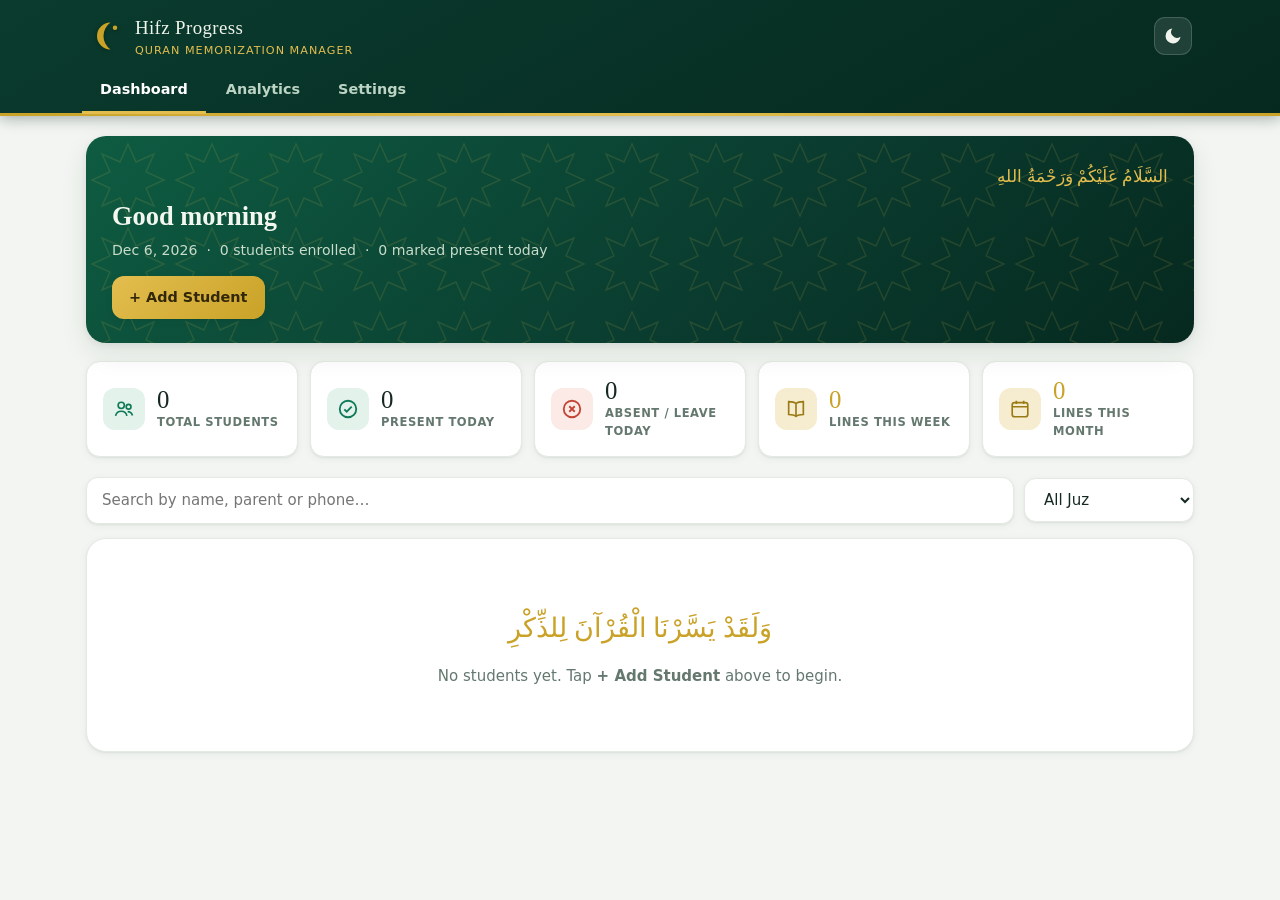
==== index.html @ 521b2ea6 "Hifz Progress - offline Quran memorization tracker for madrasa teachers Co-Authored-By: Claude Fable" ====
<!DOCTYPE html>
<html lang="en">
<head>
<meta charset="UTF-8">
<meta name="viewport" content="width=device-width, initial-scale=1, viewport-fit=cover">
<meta name="theme-color" content="#0A3B2E">
<title>Hifz Progress — Madrasa Manager</title>
<link rel="manifest" href="manifest.json">
<link rel="icon" href="icon.svg" type="image/svg+xml">
<link rel="apple-touch-icon" href="icon-192.png">
<link rel="stylesheet" href="styles.css">
</head>
<body>

<header class="topbar">
  <div class="topbar-inner">
    <div class="brand">
      <svg class="brand-mark" viewBox="0 0 48 48" aria-hidden="true">
        <path d="M30 6a18 18 0 1 0 0 36 22 22 0 0 1 0-36z" fill="var(--gold)"/>
        <circle cx="36" cy="13" r="3" fill="var(--gold)"/>
      </svg>
      <div>
        <div class="brand-name" id="brandName">Hifz Progress</div>
        <div class="brand-sub" id="brandSub">Quran Memorization Manager</div>
      </div>
    </div>
    <div class="topbar-actions">
      <button class="icon-btn" id="themeToggle" title="Switch dark / light mode" aria-label="Switch theme">
        <svg viewBox="0 0 24 24" width="20" height="20"><path id="themeIcon" fill="currentColor" d="M21 12.8A9 9 0 1 1 11.2 3 7 7 0 0 0 21 12.8z"/></svg>
      </button>
    </div>
  </div>
  <nav class="tabs" id="mainTabs">
    <button class="tab active" data-tab="dashboard">Dashboard</button>
    <button class="tab" data-tab="analytics">Analytics</button>
    <button class="tab" data-tab="settings">Settings</button>
  </nav>
</header>

<main id="app" class="app"></main>

<div id="modalRoot"></div>
<div id="toast" class="toast" role="status"></div>
<section id="print-root" class="print-root"></section>

<script src="quran-data.js"></script>
<script src="app.js"></script>
</body>
</html>
---- styles.css ----
/* ============================================================
   Hifz Progress — Madrasa Manager · Premium UI
   Emerald & gold · card-based · light + dark · print reports
   ============================================================ */

:root{
  --emerald:#0E7A57;
  --emerald-deep:#0A3B2E;
  --emerald-950:#06291F;
  --emerald-soft:#E3F2EA;
  --gold:#C9A227;
  --gold-bright:#E3BE4F;
  --gold-soft:#F6ECCF;
  --bg:#F2F5F1;
  --surface:#FFFFFF;
  --surface-2:#F7FAF7;
  --ink:#152822;
  --ink-soft:#64786E;
  --line:#E4EAE3;
  --danger:#C24533;
  --danger-soft:#FBEAE6;
  --ok:#1E7A46;
  --shadow-sm:0 1px 2px rgba(15,40,30,.06),0 2px 8px rgba(15,40,30,.05);
  --shadow-md:0 2px 6px rgba(15,40,30,.07),0 10px 28px rgba(15,40,30,.09);
  --r-lg:20px; --r-md:14px; --r-sm:10px;
  --font-ui:system-ui,-apple-system,"Segoe UI",Roboto,sans-serif;
  --font-display:Georgia,"Times New Roman",serif;
  --font-arabic:"Amiri","Scheherazade New","Noto Naskh Arabic","Traditional Arabic","Arabic Typesetting",serif;
}
[data-theme="dark"]{
  --bg:#0B1612;
  --surface:#13231C;
  --surface-2:#0F1D17;
  --ink:#E9EFE8;
  --ink-soft:#93A89B;
  --line:#22382E;
  --emerald-soft:#173A2C;
  --gold-soft:#3A3014;
  --danger-soft:#3C1D16;
  --shadow-sm:0 1px 3px rgba(0,0,0,.45);
  --shadow-md:0 6px 24px rgba(0,0,0,.5);
}

*{box-sizing:border-box;margin:0;padding:0}
html{-webkit-text-size-adjust:100%}
body{font-family:var(--font-ui);background:var(--bg);color:var(--ink);font-size:15px;line-height:1.55;min-height:100vh}
button{font:inherit;cursor:pointer;color:inherit}
input,select,textarea{font:inherit;color:inherit}
.arabic{font-family:var(--font-arabic);direction:rtl;line-height:2}
a{color:var(--emerald)}
[data-theme="dark"] a{color:var(--gold-bright)}

/* ---------- top bar ---------- */
.topbar{background:linear-gradient(150deg,var(--emerald-deep),var(--emerald-950));color:#F1F4EC;position:sticky;top:0;z-index:40;box-shadow:0 2px 14px rgba(6,30,22,.35)}
.topbar::after{content:"";display:block;height:3px;background:linear-gradient(90deg,var(--gold),var(--gold-bright),var(--gold))}
.topbar-inner{max-width:1140px;margin:0 auto;padding:13px 18px 7px;display:flex;align-items:center;justify-content:space-between;gap:12px}
.brand{display:flex;align-items:center;gap:11px}
.brand-mark{width:36px;height:36px;flex:none;filter:drop-shadow(0 1px 2px rgba(0,0,0,.3))}
.brand-name{font-family:var(--font-display);font-size:1.18rem;letter-spacing:.02em}
.brand-sub{font-size:.7rem;color:var(--gold-bright);letter-spacing:.09em;text-transform:uppercase}
.icon-btn{background:rgba(255,255,255,.1);border:1px solid rgba(255,255,255,.16);color:#F1F4EC;border-radius:11px;padding:8px;display:grid;place-items:center;transition:background .15s}
.icon-btn:hover{background:rgba(255,255,255,.2)}
.tabs{max-width:1140px;margin:0 auto;display:flex;gap:2px;padding:0 12px}
.tab{background:none;border:none;color:#BCD4C4;padding:11px 18px;border-bottom:3px solid transparent;margin-bottom:-1px;font-weight:600;font-size:.9rem;border-radius:8px 8px 0 0;transition:color .15s}
.tab:hover{color:#fff}
.tab.active{color:#fff;border-bottom-color:var(--gold-bright)}
.tab:focus-visible,button:focus-visible,a:focus-visible,input:focus-visible,select:focus-visible{outline:2px solid var(--gold);outline-offset:2px}

/* ---------- layout ---------- */
.app{max-width:1140px;margin:0 auto;padding:20px 16px 100px}
.page-title{font-family:var(--font-display);font-size:1.5rem;margin-bottom:4px}
.page-sub{color:var(--ink-soft);font-size:.88rem;margin-bottom:16px}
.row{display:flex;gap:10px;flex-wrap:wrap;align-items:center}
.spread{justify-content:space-between}
.grid{display:grid;gap:14px}
.grid-2{grid-template-columns:repeat(auto-fit,minmax(310px,1fr))}

/* ---------- welcome hero ---------- */
.hero{
  border-radius:var(--r-lg);padding:24px 26px;margin-bottom:18px;color:#F3F7EF;position:relative;overflow:hidden;
  background:linear-gradient(135deg,#0E5C42,var(--emerald-deep) 60%,var(--emerald-950));
  box-shadow:var(--shadow-md);
}
.hero::before{
  content:"";position:absolute;inset:0;opacity:.13;pointer-events:none;
  background-image:url("data:image/svg+xml,%3Csvg xmlns='http://www.w3.org/2000/svg' width='84' height='84' viewBox='0 0 84 84'%3E%3Cpath d='M42 8l8 18 18-8-8 18 18 8-18 8 8 18-18-8-8 18-8-18-18 8 8-18-18-8 18-8-8-18 18 8z' fill='none' stroke='%23E3BE4F' stroke-width='1.4'/%3E%3C/svg%3E");
  background-size:84px 84px;
}
.hero .arabic{font-size:1.05rem;color:var(--gold-bright);position:relative}
.hero h1{font-family:var(--font-display);font-size:1.65rem;margin:2px 0 4px;position:relative}
.hero p{font-size:.88rem;color:#C9DCCB;position:relative}
.hero .hero-actions{margin-top:14px;position:relative}

/* ---------- stat cards ---------- */
.grid-stats{display:grid;gap:12px;grid-template-columns:repeat(auto-fit,minmax(168px,1fr));margin-bottom:20px}
.stat{
  background:var(--surface);border:1px solid var(--line);border-radius:var(--r-md);
  box-shadow:var(--shadow-sm);padding:15px 16px;display:flex;gap:12px;align-items:center;
  transition:transform .15s,box-shadow .15s;
}
.stat:hover{transform:translateY(-2px);box-shadow:var(--shadow-md)}
.stat .ic{width:42px;height:42px;flex:none;border-radius:12px;display:grid;place-items:center;background:var(--emerald-soft);color:var(--emerald)}
.stat .ic.gold{background:var(--gold-soft);color:#9A7A14}
.stat .ic.red{background:var(--danger-soft);color:var(--danger)}
[data-theme="dark"] .stat .ic{color:#7FD6AE}
[data-theme="dark"] .stat .ic.gold{color:var(--gold-bright)}
.stat .num{font-family:var(--font-display);font-size:1.55rem;line-height:1.15;color:var(--ink)}
.stat .num.gold{color:var(--gold)}
[data-theme="dark"] .stat .num.gold{color:var(--gold-bright)}
.stat .lbl{font-size:.72rem;color:var(--ink-soft);letter-spacing:.05em;text-transform:uppercase;font-weight:600}

/* ---------- generic cards ---------- */
.card{background:var(--surface);border:1px solid var(--line);border-radius:var(--r-lg);box-shadow:var(--shadow-sm);padding:18px}
.card h3{font-family:var(--font-display);font-size:1.04rem;margin-bottom:12px}
.card h3 .sub{font-family:var(--font-ui);font-size:.76rem;color:var(--ink-soft);font-weight:400;margin-left:6px}

/* ---------- buttons ---------- */
.btn{border:none;border-radius:12px;padding:10px 17px;font-weight:600;font-size:.9rem;background:var(--emerald);color:#fff;display:inline-flex;align-items:center;gap:6px;box-shadow:var(--shadow-sm);transition:transform .12s,filter .12s}
.btn:hover{filter:brightness(1.07);transform:translateY(-1px)}
.btn:active{transform:translateY(0)}
.btn.gold{background:linear-gradient(135deg,var(--gold-bright),var(--gold));color:#33270A}
.btn.ghost{background:var(--surface);border:1px solid var(--line);color:var(--ink);box-shadow:none}
.btn.ghost:hover{background:var(--surface-2)}
.btn.danger{background:var(--danger)}
.btn.sm{padding:7px 12px;font-size:.8rem;border-radius:10px}
.btn.tiny{padding:4px 9px;font-size:.74rem;border-radius:8px;box-shadow:none}
.btn:disabled{opacity:.5;cursor:not-allowed}

/* ---------- forms ---------- */
.field{margin-bottom:12px}
.field label{display:block;font-size:.78rem;font-weight:600;color:var(--ink-soft);margin-bottom:5px}
.field input,.field select,.field textarea{width:100%;padding:10px 13px;border:1.5px solid var(--line);border-radius:var(--r-sm);background:var(--surface-2);transition:border-color .15s}
.field textarea{min-height:70px;resize:vertical}
.field input:focus,.field select:focus,.field textarea:focus{outline:none;border-color:var(--gold)}
.form-grid{display:grid;grid-template-columns:repeat(auto-fit,minmax(220px,1fr));gap:0 14px}
.search-input{flex:1;min-width:170px;padding:11px 15px;border:1.5px solid var(--line);border-radius:12px;background:var(--surface);box-shadow:var(--shadow-sm)}
.search-input:focus{outline:none;border-color:var(--gold)}

/* ---------- student cards ---------- */
.students-grid{display:grid;gap:16px;grid-template-columns:repeat(auto-fill,minmax(265px,1fr))}
.student-card{
  background:var(--surface);border:1px solid var(--line);border-radius:var(--r-lg);
  box-shadow:var(--shadow-sm);padding:20px 18px;display:flex;flex-direction:column;gap:15px;
  transition:transform .15s,box-shadow .15s;position:relative;
}
.student-card:hover{transform:translateY(-3px);box-shadow:var(--shadow-md)}
.sc-top{display:flex;gap:13px;align-items:center;cursor:pointer}
.avatar-lg{
  width:52px;height:52px;border-radius:50%;flex:none;display:grid;place-items:center;
  font-weight:700;font-size:1.25rem;font-family:var(--font-display);color:#fff;
  background:linear-gradient(135deg,var(--emerald),var(--emerald-deep));
  border:2px solid var(--gold-bright);
}
.sc-name{font-weight:700;font-size:1.02rem;line-height:1.35}
.sc-name .arabic{font-size:.95rem;color:var(--ink-soft);font-weight:400;margin-right:5px}
.sc-meta{font-size:.8rem;color:var(--ink-soft);margin-top:3px}
.badge-juz{
  margin-left:auto;flex:none;background:linear-gradient(135deg,var(--gold-bright),var(--gold));
  color:#33270A;font-weight:700;font-size:.72rem;padding:5px 11px;border-radius:99px;box-shadow:var(--shadow-sm);
}
.bar{height:7px;border-radius:99px;background:var(--line);overflow:hidden}
.bar > span{display:block;height:100%;border-radius:99px;background:linear-gradient(90deg,var(--emerald),var(--gold-bright));transition:width .4s}
.sc-progress-row{display:flex;justify-content:space-between;font-size:.74rem;color:var(--ink-soft);margin-top:5px}
.sc-actions{display:flex;gap:8px;position:relative}
.sc-actions .btn{flex:1;justify-content:center}
.sc-actions .sc-menu-btn{flex:0 0 auto;min-width:42px;font-size:1.15rem;line-height:1;padding:7px 0}
.sc-menu{
  display:grid;grid-template-columns:1fr 1fr;gap:7px;
  border-top:1px dashed var(--line);padding-top:11px;
}
.sc-menu[hidden]{display:none}
.sc-menu button{
  background:var(--surface);border:1px solid var(--line);text-align:center;
  font-size:.82rem;font-weight:600;color:var(--ink);padding:10px 8px;
  border-radius:10px;transition:background .12s,color .12s;
}
.sc-menu button:hover{background:var(--emerald-soft);color:var(--emerald);border-color:var(--emerald)}
.sc-menu button.del{color:var(--danger)}
.sc-menu button.del:hover{background:var(--danger-soft);border-color:var(--danger)}

/* ---------- chips & badges ---------- */
.chip{display:inline-flex;align-items:center;gap:4px;padding:3px 10px;border-radius:99px;font-size:.72rem;font-weight:700}
.chip.ok{background:var(--emerald-soft);color:var(--ok)}
.chip.bad{background:var(--danger-soft);color:var(--danger)}
.chip.mid{background:var(--gold-soft);color:#8A6D10}
.chip.mut{background:var(--emerald-soft);color:var(--emerald)}
[data-theme="dark"] .chip.ok{color:#8FE0B4}
[data-theme="dark"] .chip.bad{color:#F0A294}
[data-theme="dark"] .chip.mid{color:var(--gold-bright)}
[data-theme="dark"] .chip.mut{color:#8FE0B4}

/* ---------- rings (circular progress) ---------- */
.ring-card{display:flex;align-items:center;gap:14px}
.ring{transform:rotate(-90deg)}
.ring .track{stroke:var(--line);fill:none}
.ring .meter{fill:none;stroke-linecap:round;transition:stroke-dashoffset .6s}
.ring-num{font-family:var(--font-display);font-size:1.3rem}
.ring-lbl{font-size:.74rem;color:var(--ink-soft);text-transform:uppercase;letter-spacing:.05em;font-weight:600}
.ring-box{position:relative;display:grid;place-items:center}
.ring-box .ring-center{position:absolute;font-weight:700;font-size:.95rem;font-family:var(--font-display)}

/* ---------- juz spine ---------- */
.juz-spine{display:flex;gap:2.5px;height:11px;border-radius:6px;overflow:hidden;min-width:140px;flex:1}
.juz-spine span{flex:1;background:var(--line)}
.juz-spine span.done{background:linear-gradient(180deg,var(--gold-bright),var(--gold))}
.juz-spine span.now{background:var(--emerald)}
.juz-spine.big{height:20px;border-radius:8px}
.spine-legend{font-size:.73rem;color:var(--ink-soft);margin-top:7px;display:flex;gap:16px;flex-wrap:wrap}
.spine-legend i{display:inline-block;width:11px;height:11px;border-radius:3px;margin-right:5px;vertical-align:-1px}

/* ---------- modal ---------- */
.modal-back{position:fixed;inset:0;background:rgba(6,22,16,.6);backdrop-filter:blur(2px);z-index:60;display:grid;place-items:center;padding:14px;overflow:auto}
.modal{background:var(--surface);border-radius:var(--r-lg);border-top:4px solid var(--gold);max-width:640px;width:100%;max-height:92vh;overflow:auto;padding:22px;box-shadow:0 22px 60px rgba(0,0,0,.4)}
.modal h2{font-family:var(--font-display);font-size:1.22rem;margin-bottom:15px}

/* ---------- daily entry ---------- */
.seg{display:flex;gap:6px;flex-wrap:wrap}
.seg button{border:1.5px solid var(--line);background:var(--surface-2);padding:8px 15px;border-radius:99px;font-size:.84rem;font-weight:600;transition:background .12s,color .12s}
.seg button.active{background:var(--emerald);color:#fff;border-color:var(--emerald)}
.seg button.active.absent,.section-status .seg button.active.missed,.seg button.active[data-v="missed"]{background:var(--danger);border-color:var(--danger)}
.lesson-card{border-left:4px solid var(--gold);margin-bottom:14px}
.quran-preview{background:var(--surface-2);border:1.5px solid var(--line);border-radius:var(--r-md);padding:16px;margin-top:10px;font-size:1.3rem;max-height:240px;overflow:auto}
.quran-preview .vnum{font-family:var(--font-ui);font-size:.68rem;color:#8A6D10;background:var(--gold-soft);border-radius:99px;padding:1px 7px;margin:0 6px;direction:ltr;display:inline-block}
[data-theme="dark"] .quran-preview .vnum{color:var(--gold-bright)}
.calc-line{font-size:.86rem;color:var(--ink-soft);margin-top:8px}
.calc-line b{color:var(--emerald)}
[data-theme="dark"] .calc-line b{color:var(--gold-bright)}
.hint{background:var(--emerald-soft);border-left:3px solid var(--emerald);border-radius:var(--r-sm);padding:9px 13px;font-size:.83rem;margin-bottom:12px}
.manzil-item{display:flex;gap:8px;align-items:end;margin-bottom:8px;flex-wrap:wrap}
.manzil-item .field{flex:1;min-width:120px;margin-bottom:0}

/* ---------- timeline ---------- */
.timeline{list-style:none}
.timeline li{border-left:2px solid var(--gold);padding:2px 0 15px 15px;margin-left:7px;position:relative}
.timeline li::before{content:"";position:absolute;left:-6.5px;top:6px;width:11px;height:11px;border-radius:50%;background:var(--gold-bright);border:2px solid var(--surface)}
.timeline .t-date{font-weight:700;font-size:.82rem}
.timeline .t-body{font-size:.84rem;color:var(--ink-soft)}

/* ---------- charts ---------- */
.chart-wrap{overflow-x:auto}
.chart-wrap svg{display:block}
.bar-fill{fill:var(--emerald)}
.bar-fill.gold{fill:var(--gold)}
.chart-label{font-size:9px;fill:var(--ink-soft);font-family:var(--font-ui)}
.chart-val{font-size:9px;fill:var(--ink);font-weight:700;font-family:var(--font-ui)}
.chart-line{stroke:var(--gold);stroke-width:2.2;fill:none}
.chart-dot{fill:var(--emerald);stroke:var(--gold-bright)}
.chart-grid{stroke:var(--line);stroke-width:1}

/* ---------- tables ---------- */
.tbl{width:100%;border-collapse:collapse;font-size:.86rem}
.tbl th{text-align:left;font-size:.71rem;text-transform:uppercase;letter-spacing:.05em;color:var(--ink-soft);padding:8px;border-bottom:2px solid var(--gold)}
.tbl td{padding:8px;border-bottom:1px solid var(--line)}
.tbl tr:last-child td{border-bottom:none}

/* ---------- toast / misc ---------- */
.toast{position:fixed;bottom:24px;left:50%;transform:translate(-50%,90px);background:var(--emerald-deep);color:#fff;padding:12px 22px;border-radius:99px;border:1px solid var(--gold);font-size:.88rem;opacity:0;transition:.28s;z-index:99;max-width:90vw;box-shadow:var(--shadow-md)}
.toast.show{transform:translate(-50%,0);opacity:1}
.empty{text-align:center;padding:44px 16px;color:var(--ink-soft)}
.empty .arabic{font-size:1.7rem;color:var(--gold);display:block;margin-bottom:10px}
.back-link{background:none;border:none;color:var(--emerald);font-weight:700;padding:0;margin-bottom:12px;display:inline-flex;align-items:center;gap:4px}
[data-theme="dark"] .back-link{color:var(--gold-bright)}

/* ---------- print reports ---------- */
.print-root{display:none}
@media print{
  body > *:not(.print-root){display:none !important}
  .print-root{display:block}
  body{background:#fff;color:#000}
  @page{margin:12mm}
}
.report{font-family:Georgia,serif;color:#15241D;background:#fff;max-width:760px;margin:0 auto;font-size:13px;line-height:1.55}
.report .r-band{display:flex;align-items:center;gap:14px;border-bottom:3px double #C9A227;padding-bottom:12px;margin-bottom:14px}
.report .r-logo{width:58px;height:58px;flex:none;border-radius:14px;background:#0A3B2E;display:grid;place-items:center}
.report .r-logo svg{width:38px;height:38px}
.report .r-madrasa{font-size:21px;font-weight:700;color:#0A3B2E;line-height:1.2}
.report .r-type{font-size:11px;letter-spacing:.2em;text-transform:uppercase;color:#9A7A14;font-weight:700;margin-top:3px}
.report .r-bismillah{font-family:var(--font-arabic);font-size:17px;direction:rtl;margin-left:auto;color:#0A3B2E;text-align:left}
.report .r-cards{display:flex;gap:10px;margin:12px 0}
.report .r-card{flex:1;border:1.5px solid #D8D2B8;border-radius:10px;padding:10px 12px;text-align:center;background:#FBFAF4}
.report .r-card b{display:block;font-size:19px;color:#0A3B2E}
.report .r-card.gold b{color:#9A7A14}
.report .r-card span{font-size:9.5px;text-transform:uppercase;letter-spacing:.06em;color:#777}
.report table{width:100%;border-collapse:collapse;margin:8px 0 14px}
.report th,.report td{border:1px solid #C9C3A8;padding:6px 9px;text-align:left;vertical-align:top}
.report th{background:#F0EBD8;font-size:10.5px;text-transform:uppercase;letter-spacing:.05em}
.report .r-sec{font-weight:700;color:#0A3B2E;border-bottom:1.5px solid #C9A227;margin:15px 0 6px;font-size:14px}
.report .sig-row{display:flex;gap:30px;margin-top:40px}
.report .sig{flex:1;border-top:1px solid #555;padding-top:5px;font-size:11px;text-align:center}
.report .r-remarks{min-height:52px;border:1.5px solid #C9C3A8;padding:8px;border-radius:8px;background:#FDFCF8}

/* ---------- responsive ---------- */
@media (max-width:640px){
  .page-title{font-size:1.28rem}
  .hero{padding:20px 18px}
  .hero h1{font-size:1.35rem}
  .btn{padding:11px 16px}
  .tab{padding:12px 14px}
  .students-grid{grid-template-columns:1fr}
}
@media (prefers-reduced-motion:reduce){
  *{transition:none !important;animation:none !important}
}
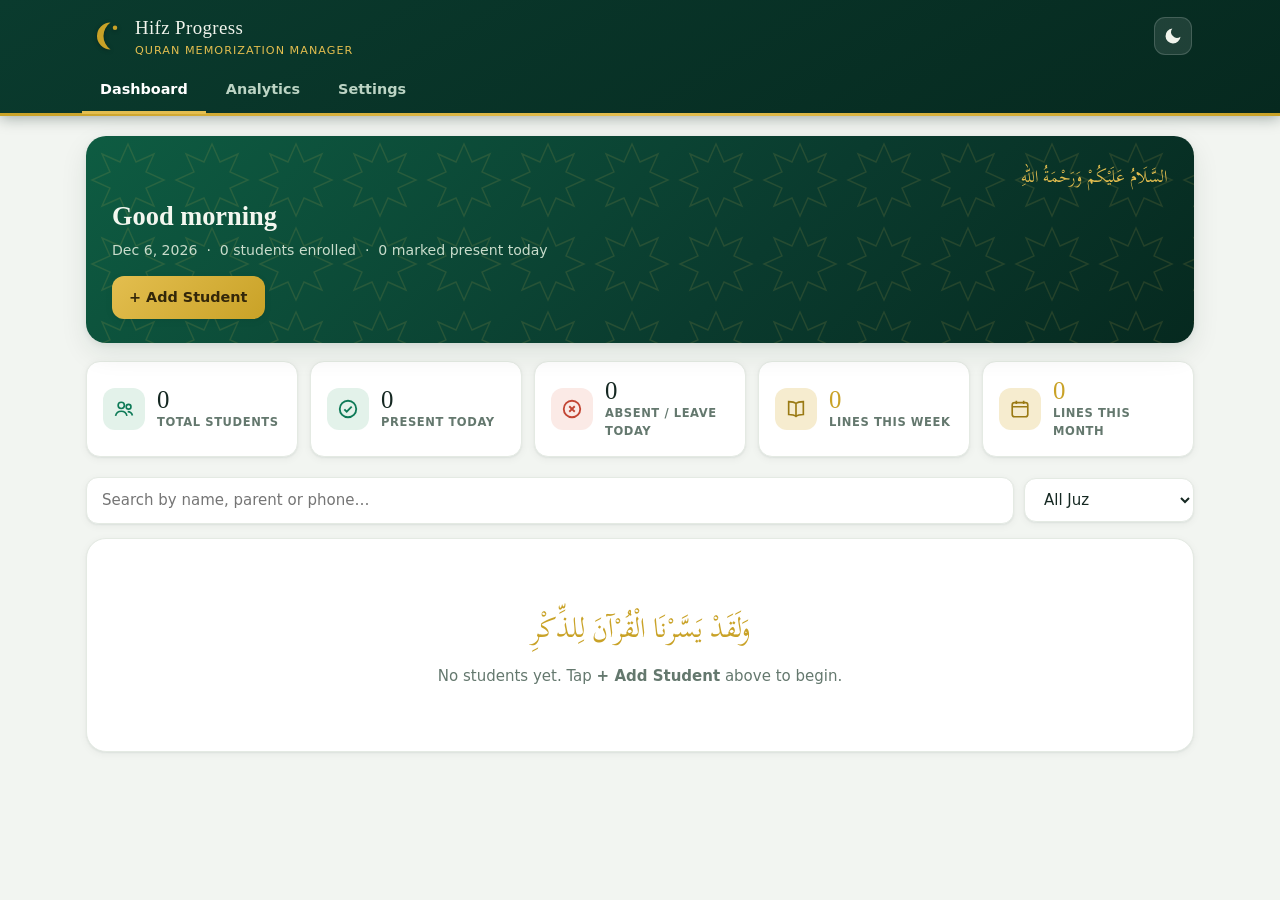
==== commit 43ec12ec: "Cloud sync stage 1: Google sign-in (no data sharing yet) Foundation for multi-teacher sync, added wi" ====
--- a/index.html
+++ b/index.html
@@ -43,6 +43,9 @@
 <div id="toast" class="toast" role="status"></div>
 <section id="print-root" class="print-root"></section>
 
+<script src="vendor/firebase-app-compat.js"></script>
+<script src="vendor/firebase-auth-compat.js"></script>
+<script src="firebase-config.js"></script>
 <script src="quran-data.js"></script>
 <script src="app.js"></script>
 </body>
--- a/styles.css
+++ b/styles.css
@@ -2,6 +2,18 @@
    Hifz Progress — Madrasa Manager · Premium UI
    Emerald & gold · card-based · light + dark · print reports
    ============================================================ */
+
+/* Bundled Quran font (SIL Scheherazade New, Open Font License 1.1).
+   Shipped inside the app so the IndoPak/hafizi text renders correctly and
+   identically on every device, with no internet. The single-file build
+   replaces this url() with an embedded data: URI — see build.py. */
+@font-face{
+  font-family:"Scheherazade New";
+  font-style:normal;
+  font-weight:400;
+  font-display:swap;
+  src:url("fonts/scheherazade-arabic.woff2") format("woff2");
+}
 
 :root{
   --emerald:#0E7A57;
@@ -25,7 +37,7 @@
   --r-lg:20px; --r-md:14px; --r-sm:10px;
   --font-ui:system-ui,-apple-system,"Segoe UI",Roboto,sans-serif;
   --font-display:Georgia,"Times New Roman",serif;
-  --font-arabic:"Amiri","Scheherazade New","Noto Naskh Arabic","Traditional Arabic","Arabic Typesetting",serif;
+  --font-arabic:"Scheherazade New","Amiri","Noto Naskh Arabic","Traditional Arabic","Arabic Typesetting",serif;
 }
 [data-theme="dark"]{
   --bg:#0B1612;
@@ -137,31 +149,31 @@
 .search-input:focus{outline:none;border-color:var(--gold)}
 
 /* ---------- student cards ---------- */
-.students-grid{display:grid;gap:16px;grid-template-columns:repeat(auto-fill,minmax(265px,1fr))}
+.students-grid{display:grid;gap:10px;grid-template-columns:repeat(auto-fill,minmax(265px,1fr))}
 .student-card{
   background:var(--surface);border:1px solid var(--line);border-radius:var(--r-lg);
-  box-shadow:var(--shadow-sm);padding:20px 18px;display:flex;flex-direction:column;gap:15px;
+  box-shadow:var(--shadow-sm);padding:12px 14px;display:flex;flex-direction:column;gap:9px;
   transition:transform .15s,box-shadow .15s;position:relative;
 }
 .student-card:hover{transform:translateY(-3px);box-shadow:var(--shadow-md)}
-.sc-top{display:flex;gap:13px;align-items:center;cursor:pointer}
+.sc-top{display:flex;gap:10px;align-items:center;cursor:pointer}
 .avatar-lg{
-  width:52px;height:52px;border-radius:50%;flex:none;display:grid;place-items:center;
-  font-weight:700;font-size:1.25rem;font-family:var(--font-display);color:#fff;
+  width:40px;height:40px;border-radius:50%;flex:none;display:grid;place-items:center;
+  font-weight:700;font-size:1.05rem;font-family:var(--font-display);color:#fff;
   background:linear-gradient(135deg,var(--emerald),var(--emerald-deep));
   border:2px solid var(--gold-bright);
 }
-.sc-name{font-weight:700;font-size:1.02rem;line-height:1.35}
-.sc-name .arabic{font-size:.95rem;color:var(--ink-soft);font-weight:400;margin-right:5px}
-.sc-meta{font-size:.8rem;color:var(--ink-soft);margin-top:3px}
+.sc-name{font-weight:700;font-size:.94rem;line-height:1.3}
+.sc-name .arabic{font-size:.9rem;color:var(--ink-soft);font-weight:400;margin-right:5px}
+.sc-meta{font-size:.75rem;color:var(--ink-soft);margin-top:1px}
 .badge-juz{
   margin-left:auto;flex:none;background:linear-gradient(135deg,var(--gold-bright),var(--gold));
   color:#33270A;font-weight:700;font-size:.72rem;padding:5px 11px;border-radius:99px;box-shadow:var(--shadow-sm);
 }
-.bar{height:7px;border-radius:99px;background:var(--line);overflow:hidden}
+.bar{height:5px;border-radius:99px;background:var(--line);overflow:hidden}
 .bar > span{display:block;height:100%;border-radius:99px;background:linear-gradient(90deg,var(--emerald),var(--gold-bright));transition:width .4s}
-.sc-progress-row{display:flex;justify-content:space-between;font-size:.74rem;color:var(--ink-soft);margin-top:5px}
-.sc-actions{display:flex;gap:8px;position:relative}
+.sc-progress-row{display:flex;justify-content:space-between;font-size:.7rem;color:var(--ink-soft);margin-top:4px}
+.sc-actions{display:flex;gap:6px;position:relative}
 .sc-actions .btn{flex:1;justify-content:center}
 .sc-actions .sc-menu-btn{flex:0 0 auto;min-width:42px;font-size:1.15rem;line-height:1;padding:7px 0}
 .sc-menu{
@@ -177,6 +189,30 @@
 .sc-menu button:hover{background:var(--emerald-soft);color:var(--emerald);border-color:var(--emerald)}
 .sc-menu button.del{color:var(--danger)}
 .sc-menu button.del:hover{background:var(--danger-soft);border-color:var(--danger)}
+
+/* ---------- attendance registers ---------- */
+.reg-card{padding:0;overflow:hidden;margin-bottom:10px}
+.reg-head{
+  width:100%;display:flex;align-items:center;gap:10px;padding:14px 16px;
+  background:none;border:none;font-weight:700;font-size:.95rem;color:var(--ink);
+  font-family:inherit;cursor:pointer;text-align:left;
+}
+.reg-head .chip{margin-left:auto}
+.reg-arrow{color:var(--ink-soft);font-size:.8rem}
+.reg-body{padding:0 16px 14px}
+.reg-body > .btn{margin-bottom:6px}
+.reg-row{display:flex;align-items:center;gap:10px;padding:7px 0;border-top:1px dashed var(--line)}
+.reg-name{flex:1;font-size:.88rem;font-weight:600;min-width:0;overflow:hidden;text-overflow:ellipsis;white-space:nowrap}
+.att-mini{display:flex;gap:5px;flex:none}
+.att-mini button{
+  width:34px;height:34px;border-radius:9px;border:1.5px solid var(--line);
+  background:var(--surface);font-size:.74rem;font-weight:800;color:var(--ink-soft);
+  transition:background .12s,color .12s,border-color .12s;
+}
+.att-mini button.on-present{background:var(--emerald);border-color:var(--emerald);color:#fff}
+.att-mini button.on-absent{background:var(--danger);border-color:var(--danger);color:#fff}
+.att-mini button.on-leave{background:linear-gradient(135deg,var(--gold-bright),var(--gold));border-color:var(--gold);color:#33270A}
+.att-mini button.on-sick{background:#8A6D10;border-color:#8A6D10;color:#fff}
 
 /* ---------- chips & badges ---------- */
 .chip{display:inline-flex;align-items:center;gap:4px;padding:3px 10px;border-radius:99px;font-size:.72rem;font-weight:700}
@@ -219,7 +255,7 @@
 .seg button.active{background:var(--emerald);color:#fff;border-color:var(--emerald)}
 .seg button.active.absent,.section-status .seg button.active.missed,.seg button.active[data-v="missed"]{background:var(--danger);border-color:var(--danger)}
 .lesson-card{border-left:4px solid var(--gold);margin-bottom:14px}
-.quran-preview{background:var(--surface-2);border:1.5px solid var(--line);border-radius:var(--r-md);padding:16px;margin-top:10px;font-size:1.3rem;max-height:240px;overflow:auto}
+.quran-preview{background:var(--surface-2);border:1.5px solid var(--line);border-radius:var(--r-md);padding:18px;margin-top:10px;font-size:1.6rem;line-height:2.3;max-height:280px;overflow:auto}
 .quran-preview .vnum{font-family:var(--font-ui);font-size:.68rem;color:#8A6D10;background:var(--gold-soft);border-radius:99px;padding:1px 7px;margin:0 6px;direction:ltr;display:inline-block}
 [data-theme="dark"] .quran-preview .vnum{color:var(--gold-bright)}
 .calc-line{font-size:.86rem;color:var(--ink-soft);margin-top:8px}
@@ -297,6 +333,8 @@
   .btn{padding:11px 16px}
   .tab{padding:12px 14px}
   .students-grid{grid-template-columns:1fr}
+  /* keep student-card buttons compact so long lists stay scrollable */
+  .sc-actions .btn{padding:8px 10px}
 }
 @media (prefers-reduced-motion:reduce){
   *{transition:none !important;animation:none !important}
